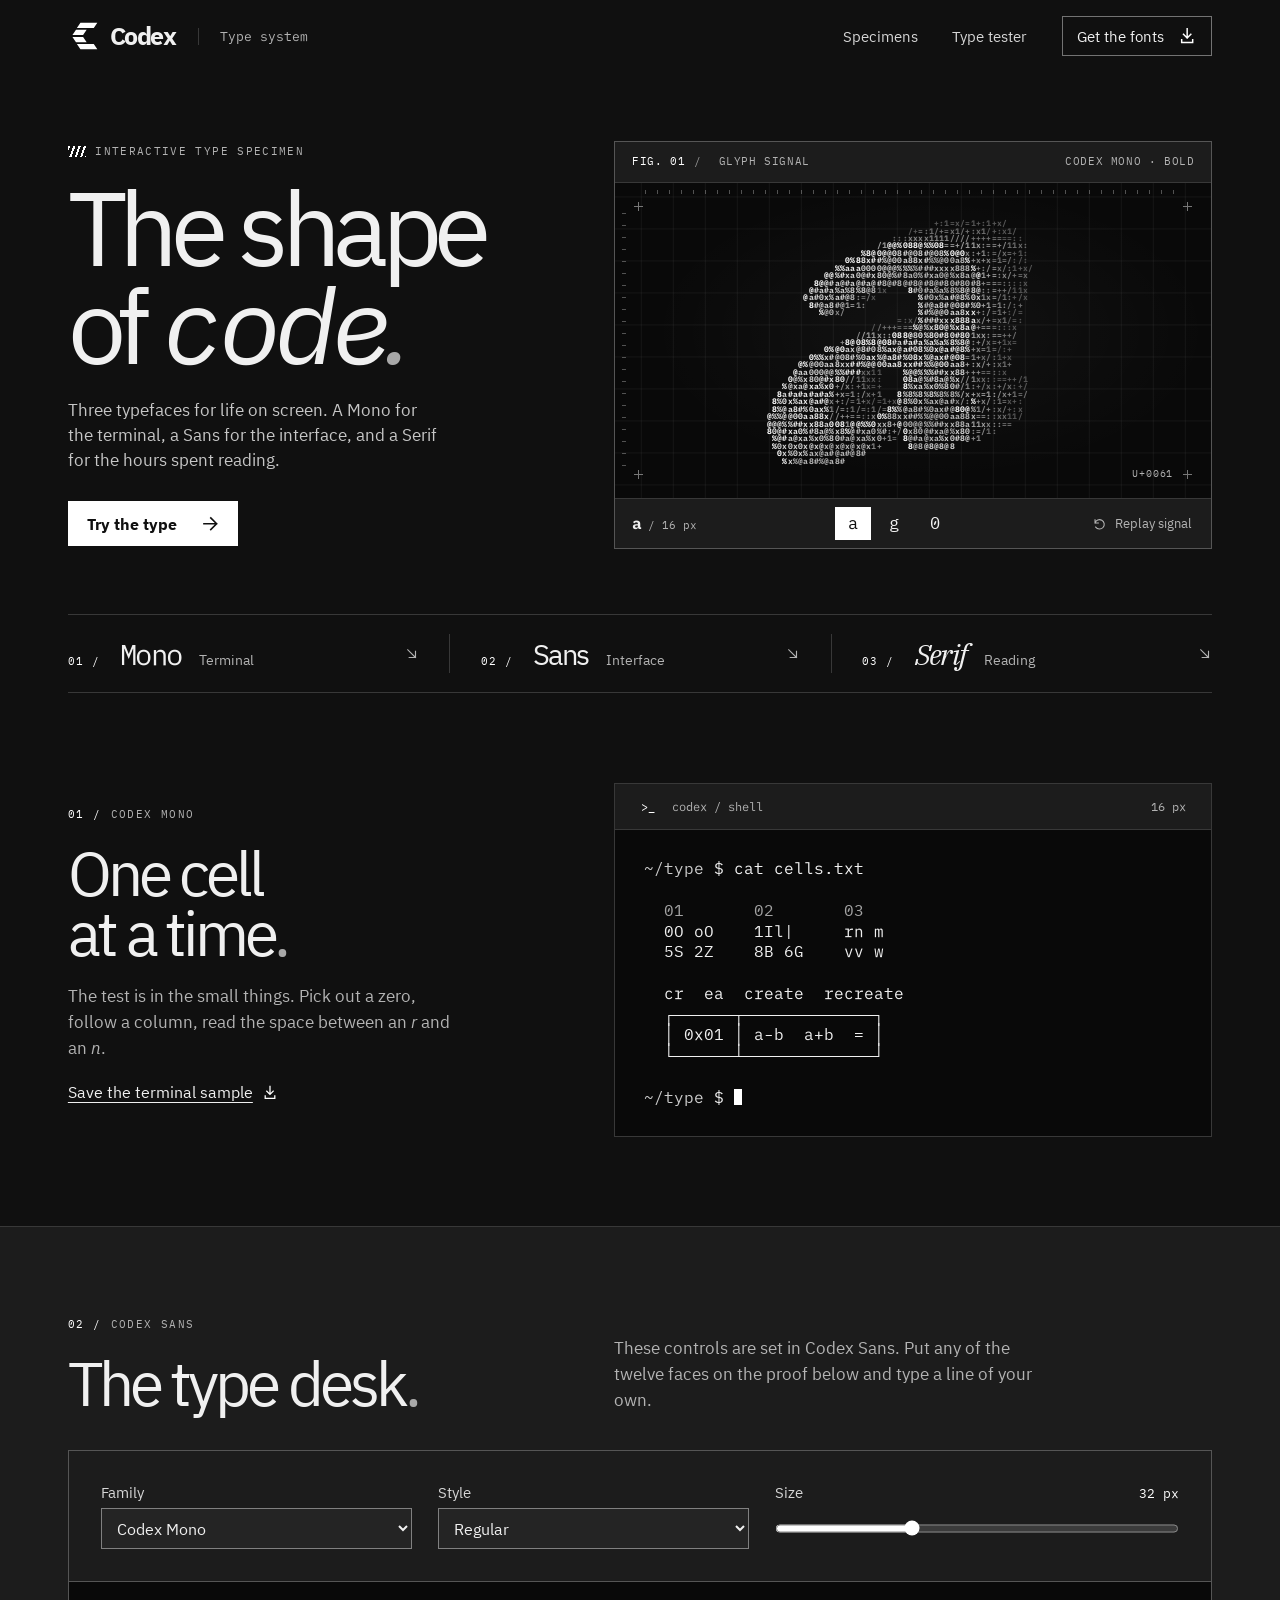
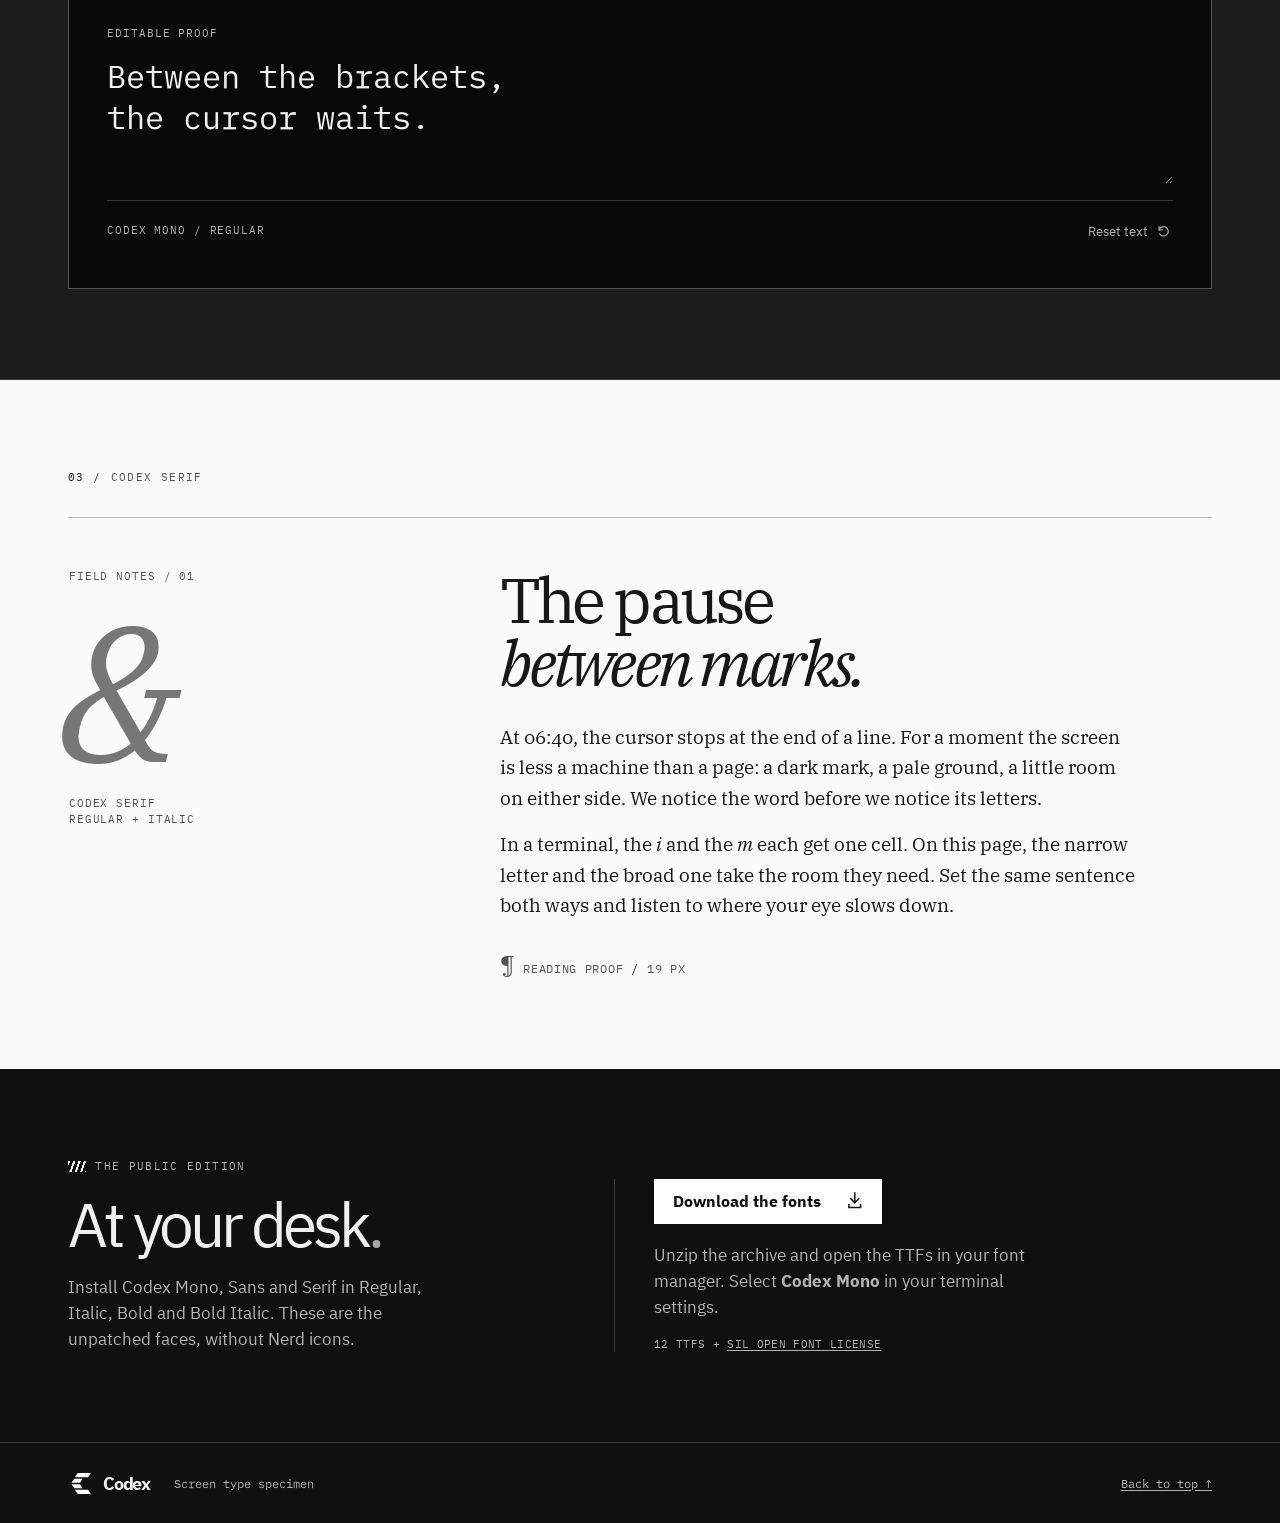
==== index.html @ 41c4f055 "Publish the Codex 2.100 specimen from 911dfe2 Source: 911dfe20eaa5ac40ce23f0d9239956cd91bf0187. Only" ====
<!doctype html>
<html lang="en">
<head>
  <meta charset="utf-8">
  <meta name="viewport" content="width=device-width, initial-scale=1">
  <meta name="theme-color" content="#101010">
  <meta name="description" content="Three Codex typefaces for the screen. Examine a letter, set a proof, and take Mono, Sans and Serif to your own desk.">
  <title>Codex — The shape of code</title>
  <link rel="icon" href="mark.svg" type="image/svg+xml">
  <link rel="preload" href="fonts/CodexMono-Bold.woff2" as="font" type="font/woff2" crossorigin>
  <link rel="stylesheet" href="fonts.css">
  <link rel="stylesheet" href="screen.css">
  <script src="controls.js" defer></script>
  <script src="matrix.js" defer></script>
</head>
<body id="top">
  <a class="skip" href="#main">Skip to specimen</a>
  <svg class="symbols" xmlns="http://www.w3.org/2000/svg" aria-hidden="true">
    <symbol id="arrow" viewBox="0 0 20 20"><path d="M3 10h13m-6-6 6 6-6 6"/></symbol>
    <symbol id="southeast" viewBox="0 0 20 20"><path d="m4 4 11 11M6 15h9V6"/></symbol>
    <symbol id="download" viewBox="0 0 20 20"><path d="M10 2v10m-4-4 4 4 4-4M4 14v3h12v-3"/></symbol>
    <symbol id="replay" viewBox="0 0 20 20"><path d="M3 4v5h5M3 9a7 7 0 1 1 1 6"/></symbol>
  </svg>
  <header class="masthead">
    <div class="wrap masthead-inner">
      <a class="brand" href="#top" aria-label="Codex, back to top"><img src="mark.svg" width="32" height="32" alt=""><span>Codex</span></a>
      <span class="masthead-note">Type system</span>
      <nav aria-label="Main navigation">
        <a class="nav-text" href="#specimens">Specimens</a>
        <a class="nav-text" href="#tester">Type tester</a>
        <a class="nav-get" href="#install">Get the fonts <svg class="icon" aria-hidden="true"><use href="#download"/></svg></a>
      </nav>
    </div>
  </header>
  <main id="main" tabindex="-1">
    <section class="wrap hero" aria-labelledby="hero-title">
      <div class="hero-copy">
        <p class="eyebrow"><span class="pulse-mark" aria-hidden="true"></span> Interactive type specimen</p>
        <h1 id="hero-title">The shape<br> of <em>code<span class="serif">.</span></em></h1>
        <p class="dek">Three typefaces for life on screen. A Mono for the terminal, a Sans for the interface, and a Serif for the hours spent reading.</p>
        <a class="action" href="#tester">Try the type <svg class="icon" aria-hidden="true"><use href="#arrow"/></svg></a>
      </div>
      <figure class="instrument">
        <figcaption class="instrument-head"><span><b>Fig. 01</b><i>/</i> Glyph signal</span><span>Codex Mono · Bold</span></figcaption>
        <div class="chamber" role="img" aria-label="An enlarged lowercase a in Codex Mono Bold.">
          <div class="axis axis-t" aria-hidden="true"></div>
          <div class="axis axis-l" aria-hidden="true"></div>
          <span class="cross c1" aria-hidden="true"></span><span class="cross c2" aria-hidden="true"></span>
          <span class="cross c3" aria-hidden="true"></span><span class="cross c4" aria-hidden="true"></span>
          <span class="codepoint" aria-hidden="true">U+0061</span>
          <span class="glyph-fallback" aria-hidden="true">a</span>
          <canvas aria-hidden="true"></canvas>
        </div>
        <div class="instrument-controls">
          <span class="reading-size"><b>a</b> / 16 px</span>
          <div class="glyph-choices" role="group" aria-label="Signal glyph" hidden>
            <button type="button" aria-label="Show lowercase a" aria-pressed="true" data-glyph="a">a</button>
            <button type="button" aria-label="Show lowercase g" aria-pressed="false" data-glyph="g">g</button>
            <button type="button" aria-label="Show digit 0" aria-pressed="false" data-glyph="0">0</button>
          </div>
          <button class="replay" type="button" hidden><svg class="icon" aria-hidden="true"><use href="#replay"/></svg> Replay signal</button>
        </div>
      </figure>
    </section>
    <nav class="wrap directory" id="specimens" aria-label="Specimen index">
      <a href="#mono"><span class="index-no">01 /</span> <span><span class="family-name mono">Mono</span> <span class="directory-note">Terminal</span></span><svg class="icon" aria-hidden="true"><use href="#southeast"/></svg></a>
      <a href="#tester"><span class="index-no">02 /</span> <span><span class="family-name sans">Sans</span> <span class="directory-note">Interface</span></span><svg class="icon" aria-hidden="true"><use href="#southeast"/></svg></a>
      <a href="#serif"><span class="index-no">03 /</span> <span><span class="family-name serif">Serif</span> <span class="directory-note">Reading</span></span><svg class="icon" aria-hidden="true"><use href="#southeast"/></svg></a>
    </nav>
    <section id="mono" class="wrap section split mono-section" aria-labelledby="mono-title">
      <div class="section-intro">
        <p class="eyebrow"><span>01 /</span> Codex Mono</p>
        <h2 id="mono-title">One cell<br> at a time<span>.</span></h2>
        <p>The test is in the small things. Pick out a zero, follow a column, read the space between an <i>r</i> and an <i>n</i>.</p>
        <a class="underlink" href="cells.txt" download>Save the terminal sample <svg class="icon" aria-hidden="true"><use href="#download"/></svg></a>
      </div>
      <div class="terminal">
        <div class="terminal-head"><span><span class="terminal-mark" aria-hidden="true">&gt;_</span> codex / shell</span><span>16 px</span></div>
        <pre aria-label="Terminal sample in Codex Mono"><span class="path">~/type</span> $ cat cells.txt

<span class="dim">  01       02       03</span>
  0O oO    1Il|     rn m
  5S 2Z    8B 6G    vv w

  cr  ea  create  recreate
  ┌──────┬─────────────┐
  │ 0x01 │ a-b  a+b  = │
  └──────┴─────────────┘

<span class="path">~/type</span> $ <span class="cursor" aria-hidden="true"></span></pre>
      </div>
    </section>
    <section id="tester" class="desk" aria-labelledby="desk-title">
      <div class="wrap section">
        <div class="section-heading">
          <div><p class="eyebrow"><span>02 /</span> Codex Sans</p><h2 id="desk-title">The type desk<span>.</span></h2></div>
          <p>These controls are set in Codex Sans. Put any of the twelve faces on the proof below and type a line of your own.</p>
        </div>
        <div class="workbench">
          <div class="settings" hidden>
            <div><label for="family">Family</label><select id="family"><option value="mono">Codex Mono</option><option value="sans">Codex Sans</option><option value="serif">Codex Serif</option></select></div>
            <div><label for="style">Style</label><select id="style"><option value="Regular">Regular</option><option value="Italic">Italic</option><option value="Bold">Bold</option><option value="BoldItalic">Bold Italic</option></select></div>
            <div class="size-control"><label for="size">Size</label><output for="size" id="size-value">32 px</output><input id="size" type="range" min="12" max="72" value="32" aria-valuetext="32 pixels"></div>
          </div>
          <div class="proof">
            <label for="sample" class="micro">Editable proof</label>
            <textarea id="sample" aria-describedby="proof-name" rows="3" spellcheck="false" autocomplete="off">Between the brackets,
the cursor waits.</textarea>
            <div class="proof-foot"><span id="proof-name">Codex Mono / Regular</span><button type="button" id="reset" hidden>Reset text <svg class="icon" aria-hidden="true"><use href="#replay"/></svg></button></div>
          </div>
        </div>
      </div>
    </section>
    <section id="serif" class="paper" aria-labelledby="serif-title">
      <div class="wrap section">
        <p class="eyebrow"><span>03 /</span> Codex Serif</p>
        <div class="reading">
          <div class="reading-margin"><span class="folio micro">Field notes / 01</span><span class="ampersand" aria-hidden="true">&amp;</span><span class="micro">Codex Serif<br>Regular + Italic</span></div>
          <article>
            <h2 id="serif-title">The pause<br> <em>between marks.</em></h2>
            <p>At 06:40, the cursor stops at the end of a line. For a moment the screen is less a machine than a page: a dark mark, a pale ground, a little room on either side. We notice the word before we notice its letters.</p>
            <p>In a terminal, the <i>i</i> and the <i>m</i> each get one cell. On this page, the narrow letter and the broad one take the room they need. Set the same sentence both ways and listen to where your eye slows down.</p>
            <p class="colophon"><span>¶</span> Reading proof <i>/</i> 19 px</p>
          </article>
        </div>
      </div>
    </section>
    <section id="install" class="wrap section install" aria-labelledby="install-title">
      <div>
        <p class="eyebrow"><span class="pulse-mark" aria-hidden="true"></span> The public edition</p>
        <h2 id="install-title">At your desk<span>.</span></h2>
        <p>Install Codex Mono, Sans and Serif in Regular, Italic, Bold and Bold Italic. These are the unpatched faces, without Nerd icons.</p>
      </div>
      <div class="download-panel">
        <a class="action" href="Codex-typefaces.zip" download>Download the fonts <svg class="icon" aria-hidden="true"><use href="#download"/></svg></a>
        <p>Unzip the archive and open the TTFs in your font manager. Select <strong>Codex Mono</strong> in your terminal settings.</p>
        <span class="download-meta">12 TTFs + <a href="OFL.txt">SIL Open Font License</a></span>
      </div>
    </section>
  </main>
  <footer><div class="wrap footer-inner"><span class="brand"><img src="mark.svg" width="25" height="25" alt=""> Codex</span><span>Screen type specimen</span><a href="#top">Back to top ↑</a></div></footer>
</body>
</html>
---- fonts.css ----
@font-face { font-family: "Codex Mono"; src: url("fonts/CodexMono-Regular.woff2") format("woff2"); font-style: normal; font-weight: 400; font-display: swap; }
@font-face { font-family: "Codex Mono"; src: url("fonts/CodexMono-Italic.woff2") format("woff2"); font-style: italic; font-weight: 400; font-display: swap; }
@font-face { font-family: "Codex Mono"; src: url("fonts/CodexMono-Bold.woff2") format("woff2"); font-style: normal; font-weight: 700; font-display: swap; }
@font-face { font-family: "Codex Mono"; src: url("fonts/CodexMono-BoldItalic.woff2") format("woff2"); font-style: italic; font-weight: 700; font-display: swap; }
@font-face { font-family: "Codex Sans"; src: url("fonts/CodexSans-Regular.woff2") format("woff2"); font-style: normal; font-weight: 400; font-display: swap; }
@font-face { font-family: "Codex Sans"; src: url("fonts/CodexSans-Italic.woff2") format("woff2"); font-style: italic; font-weight: 400; font-display: swap; }
@font-face { font-family: "Codex Sans"; src: url("fonts/CodexSans-Bold.woff2") format("woff2"); font-style: normal; font-weight: 700; font-display: swap; }
@font-face { font-family: "Codex Sans"; src: url("fonts/CodexSans-BoldItalic.woff2") format("woff2"); font-style: italic; font-weight: 700; font-display: swap; }
@font-face { font-family: "Codex Serif"; src: url("fonts/CodexSerif-Regular.woff2") format("woff2"); font-style: normal; font-weight: 400; font-display: swap; }
@font-face { font-family: "Codex Serif"; src: url("fonts/CodexSerif-Italic.woff2") format("woff2"); font-style: italic; font-weight: 400; font-display: swap; }
@font-face { font-family: "Codex Serif"; src: url("fonts/CodexSerif-Bold.woff2") format("woff2"); font-style: normal; font-weight: 700; font-display: swap; }
@font-face { font-family: "Codex Serif"; src: url("fonts/CodexSerif-BoldItalic.woff2") format("woff2"); font-style: italic; font-weight: 700; font-display: swap; }
---- screen.css ----
:root {
  color-scheme: dark;
  --ground: #101010;
  --screen: #090909;
  --panel: #1c1c1c;
  --edge: #555;
  --ink: #f0f0f0;
  --muted: #b3b3b3;
  --line: #383838;
  --signal: #fff;
  --paper: #fafafa;
  accent-color: var(--signal);
  -webkit-tap-highlight-color: #ffffff30;
  --sans: "Codex Sans", sans-serif;
  --serif: "Codex Serif", Georgia, serif;
  --mono: "Codex Mono", monospace;
  --gutter: clamp(20px, 5.3vw, 88px);
  font-family: var(--sans);
  font-synthesis: none;
  background: var(--ground);
  color: var(--ink);
}

* { box-sizing: border-box; }
body, h1, h2, p, figure, pre { margin: 0; }
body { min-width: 0; }
a { color: inherit; }
button, select, input, textarea { font: inherit; color: inherit; }
button, select, input[type="range"] { cursor: pointer; }
button { background: none; }
:focus-visible { outline: 3px solid var(--signal); outline-offset: 4px; }
[hidden] { display: none !important; }
::selection { color: var(--ground); background: var(--signal); }
.wrap { width: min(calc(100% - 2 * var(--gutter)), 1440px); margin-inline: auto; }
.symbols { position: absolute; width: 0; height: 0; overflow: hidden; }
.icon { width: 1.22em; height: 1.22em; flex: none; fill: none; stroke: currentColor; stroke-width: 1.6; stroke-linecap: square; stroke-linejoin: miter; }
.skip { position: absolute; z-index: 2; left: var(--gutter); top: .6rem; padding: .7rem 1rem; color: var(--ground); background: var(--signal); transform: translateY(-180%); }
.skip:focus { transform: none; }
.sans { font-family: var(--sans); }
.serif { font-family: var(--serif); }
.mono { font-family: var(--mono); }
.micro, .eyebrow, .index-no, .instrument-head, .codepoint, .proof-foot, .download-meta {
  font: 400 .7rem/1.4 var(--mono);
  letter-spacing: .08em;
  text-transform: uppercase;
}
.masthead-inner { min-height: 72px; display: flex; align-items: center; gap: 1.4rem; }
.brand { display: inline-flex; align-items: center; gap: .62rem; font: 700 1.55rem/1 var(--sans); letter-spacing: -.06em; text-decoration: none; }
.brand img { flex: none; }
.masthead-note { border-left: 1px solid var(--line); padding-left: 1.35rem; color: var(--muted); font: .8rem var(--mono); }
.masthead nav { margin-left: auto; display: flex; align-items: center; gap: clamp(1.4rem, 2.7vw, 3rem); }
.masthead nav a { text-decoration: none; font-size: .94rem; }
.nav-text { padding-block: .6rem; color: #d6d6d6; }
.nav-text:hover { color: var(--signal); text-decoration: underline; text-underline-offset: .22em; }
.nav-get { border: 1px solid #737373; padding: .62rem .9rem; display: inline-flex; align-items: center; gap: .9rem; }
.nav-get:hover { border-color: var(--signal); }
.nav-get .icon { color: var(--signal); }

.hero { padding-block: clamp(48px, 5.4vw, 86px) clamp(42px, 5.1vw, 82px); display: grid; grid-template-columns: minmax(0, .9fr) minmax(0, 1.1fr); gap: clamp(30px, 4.5vw, 84px); align-items: center; }
.eyebrow { display: flex; align-items: center; gap: .85em; color: var(--muted); letter-spacing: .12em; }
.eyebrow > span:first-child { color: var(--signal); }
h1 em span, h2 > span { color: #a8a8a8; }
.pulse-mark { display: inline-block; width: 18px; height: 11px; background: repeating-linear-gradient(110deg, var(--signal) 0 2px, transparent 2px 5px); }
h1 { margin: .2em 0 .24em; font: 400 clamp(4.5rem, 8.1vw, 8.6rem)/.92 var(--sans); letter-spacing: -.072em; }
h1 em { font: italic 400 1.02em/.92 var(--mono); letter-spacing: -.075em; }
.dek { color: #c6c6c6; max-width: 37ch; font-size: clamp(1.05rem, 1.25vw, 1.23rem); line-height: 1.5; }
.action { display: inline-flex; justify-content: space-between; align-items: center; gap: 1.5rem; padding: .78rem 1.1rem .78rem 1.22rem; background: var(--signal); color: var(--ground); font-weight: 700; text-decoration: none; }
.action:hover { background: #ddd; text-decoration: underline; text-underline-offset: .2em; }
.action:active { background: #bfbfbf; }
.hero .action { margin-top: 1.75rem; }
.instrument { min-width: 0; border: 1px solid var(--edge); background: var(--panel); }
.instrument-head, .instrument-controls { display: flex; justify-content: space-between; align-items: center; gap: .5rem; padding-inline: clamp(10px, 1.3vw, 20px); }
.instrument-head { min-height: 40px; color: var(--muted); letter-spacing: .055em; }
.instrument-head b { font-weight: 400; color: var(--signal); }
.instrument-head i { margin-inline: .8em; color: #999; font-style: normal; }
.chamber {
  position: relative;
  aspect-ratio: 1.88;
  isolation: isolate;
  overflow: hidden;
  border-block: 1px solid var(--line);
  background-color: var(--screen);
  background-image: linear-gradient(#ffffff0c 1px, transparent 1px), linear-gradient(90deg, #ffffff0c 1px, transparent 1px), radial-gradient(ellipse at 53% 47%, #ffffff0a 0%, transparent 63%);
  background-size: 32px 32px, 32px 32px, 100% 100%;
  background-position: center;
}
.chamber canvas { position: absolute; inset: 0; display: block; width: 100%; height: 100%; }
.glyph-fallback { position: absolute; inset: 0; display: grid; place-content: center; font: 700 clamp(110px, 16vw, 260px)/1 var(--mono); color: var(--signal); }
.axis { position: absolute; opacity: .45; }
.axis-t { inset: 7px 30px auto; height: 4px; background: repeating-linear-gradient(90deg, #aaa 0 1px, transparent 1px 12px); }
.axis-l { inset: 30px auto 30px 7px; width: 4px; background: repeating-linear-gradient(#aaa 0 1px, transparent 1px 12px); }
.cross { position: absolute; width: 9px; height: 9px; background: linear-gradient(90deg, transparent 4px, #777 4px 5px, transparent 5px), linear-gradient(transparent 4px, #777 4px 5px, transparent 5px); }
.c1, .c2 { top: 19px; }
.c3, .c4 { bottom: 19px; }
.c1, .c3 { left: 19px; }
.c2, .c4 { right: 19px; }
.codepoint { position: absolute; z-index: 1; right: 38px; bottom: 17px; color: var(--muted); font-size: .62rem; }
.instrument-controls { min-height: 49px; }
.reading-size { display: inline-flex; align-items: baseline; gap: .55em; color: var(--muted); font: .7rem var(--mono); }
.reading-size b { font: 700 16px var(--mono); color: var(--ink); }
.glyph-choices { display: flex; gap: 5px; padding-block: 4px; }
.glyph-choices button { min-width: 36px; min-height: 33px; border: 1px solid transparent; font: 400 1.04rem var(--mono); }
.glyph-choices button[aria-pressed="true"] { color: var(--ground); border-color: var(--signal); background: var(--signal); }
.glyph-choices button:hover { border-color: var(--muted); }
.replay, #reset { display: inline-flex; align-items: center; gap: .55rem; padding: .6rem .15rem; border: none; color: var(--muted); font-size: .84rem; }
.replay:hover, #reset:hover { color: var(--signal); text-decoration: underline; text-underline-offset: .2em; }
.replay .icon, #reset .icon { width: 1em; height: 1em; }

.directory { display: grid; grid-template-columns: repeat(3, 1fr); padding-block: 1.2rem; border-block: 1px solid var(--line); }
.directory a { display: flex; align-items: baseline; gap: clamp(.6rem, 1.6vw, 1.7rem); padding: .2rem clamp(.8rem, 2.4vw, 2.7rem); text-decoration: none; }
.directory a:first-child { padding-left: 0; }
.directory a + a { border-left: 1px solid var(--line); }
.directory a:last-child { padding-right: 0; }
.index-no { color: var(--signal); }
.family-name { font-size: clamp(1.55rem, 2.3vw, 2.45rem); line-height: 1.1; letter-spacing: -.055em; }
.family-name.serif { font-style: italic; }
.directory-note { margin-left: .85rem; font: .86rem var(--sans); color: var(--muted); }
.directory .icon { margin-left: auto; width: 14px; height: 14px; align-self: center; color: var(--muted); }
.directory a:hover .family-name { color: var(--signal); text-decoration: underline; text-decoration-thickness: 1px; text-underline-offset: .15em; }
.section { padding-block: clamp(58px, 7vw, 110px); }
.split, .section-heading, .install { display: grid; align-items: center; grid-template-columns: minmax(0, .9fr) minmax(0, 1.1fr); gap: clamp(30px, 4.5vw, 84px); }
h2 { font: 400 clamp(2.75rem, 4.85vw, 5.5rem)/.98 var(--sans); letter-spacing: -.066em; }
.section-intro h2, .section-heading h2, .install h2 { margin-top: .32em; }
.section-intro > p:not(.eyebrow), .section-heading > p, .install > div > p:not(.eyebrow) { font-size: 1.06rem; line-height: 1.55; color: var(--muted); }
.section-intro > p:not(.eyebrow), .install > div > p:not(.eyebrow) { margin-top: 1.15rem; max-width: 39ch; }
.underlink { display: inline-flex; align-items: center; gap: .6rem; padding-block: .65rem; margin-top: .65rem; text-underline-offset: .22em; }
.underlink .icon { color: var(--signal); width: 1em; }
.terminal { border: 1px solid var(--line); min-width: 0; background: var(--screen); }
.terminal-head { min-height: 46px; padding: .6rem clamp(14px, 2vw, 28px); display: flex; align-items: center; justify-content: space-between; gap: .6rem; color: var(--muted); background: var(--panel); border-bottom: 1px solid var(--line); font: .78rem var(--mono); }
.terminal-mark { color: var(--signal); margin-right: .65rem; }
.terminal pre { padding: clamp(18px, 2.2vw, 35px); overflow-x: auto; font: 400 16px/1.3 var(--mono); }
.path { color: #ccc; }
.dim { color: #a3a3a3; }
.cursor { display: inline-block; height: 1em; width: .55em; vertical-align: -.13em; background: var(--signal); }

.desk { background: var(--panel); border-block: 1px solid var(--line); }
.section-heading { margin-bottom: 2.3rem; align-items: end; }
.section-heading > p { max-width: 43ch; }
.workbench { border: 1px solid var(--edge); }
.settings { display: grid; grid-template-columns: 1fr 1fr 1.3fr; gap: clamp(12px, 2vw, 30px); padding: clamp(16px, 2.5vw, 32px); border-bottom: 1px solid var(--edge); }
.settings label { display: block; color: #d6d6d6; font-size: .92rem; }
.settings select { display: block; width: 100%; margin-top: .35rem; padding: .55rem .7rem; border: 1px solid #808080; border-radius: 0; background-color: #242424; }
.settings option:checked { color: var(--ground); background: var(--signal); }
.size-control { display: grid; grid-template-columns: 1fr auto; align-content: start; align-items: baseline; }
.size-control input { grid-column: 1 / -1; }
#size-value { color: var(--signal); font: .83rem var(--mono); }
input[type="range"] { width: 100%; min-height: 41px; margin: .35rem 0 0; }
.proof { padding: clamp(18px, 3vw, 44px); background: var(--screen); }
.proof > label { color: var(--muted); }
#sample { display: block; width: 100%; min-height: 7.6rem; margin: .7rem 0 1rem; padding: .1em .1em .1em 0; border: 0; border-radius: 0; background: none; resize: vertical; font: 400 32px/1.3 var(--mono); overflow-wrap: anywhere; }
.proof-foot { border-top: 1px solid var(--line); padding-top: .7rem; display: flex; align-items: center; justify-content: space-between; gap: .75rem; color: var(--muted); font-size: .68rem; }
.proof-foot button { letter-spacing: 0; text-transform: none; font-family: var(--sans); }

.paper {
  color-scheme: light;
  --ground: var(--paper);
  --ink: #171717;
  --muted: #535353;
  --line: #b8b8b8;
  --signal: #171717;
  color: var(--ink);
  background: var(--paper);
  -webkit-tap-highlight-color: #00000024;
}
.reading { display: grid; grid-template-columns: minmax(170px, .48fr) minmax(0, 1fr); gap: clamp(36px, 7vw, 110px); margin-top: 2rem; padding-top: clamp(28px, 4vw, 64px); border-top: 1px solid var(--line); }
.reading-margin { display: flex; align-items: flex-start; flex-direction: column; padding-left: 1px; color: var(--muted); }
.ampersand { font: italic 400 clamp(7rem, 15vw, 17rem)/1.1 var(--serif); margin-left: -.055em; color: #777; }
.reading article { max-width: 65ch; }
.reading h2 { margin-bottom: 1.7rem; font: 400 clamp(3.15rem, 4.9vw, 5.6rem)/1 var(--serif); letter-spacing: -.06em; }
.reading article > p:not(.colophon) { font: 400 19px/1.6 var(--serif); max-width: 58ch; }
.reading article > p + p { margin-top: .85em; }
.reading .colophon { display: flex; align-items: baseline; gap: .7em; margin-top: 1.7rem; color: var(--muted); font: .72rem var(--mono); letter-spacing: .06em; text-transform: uppercase; }
.colophon span { font: 1.5rem var(--serif); }
.colophon i { color: var(--signal); font-style: normal; }
.install { align-items: end; }
.install .download-panel { padding-left: clamp(20px, 3vw, 52px); border-left: 1px solid var(--line); }
.install .download-panel p { font-size: 1rem; }
.download-meta { display: block; margin-top: 1rem; color: var(--muted); letter-spacing: .03em; }
.download-meta a { text-underline-offset: .2em; }
footer { border-top: 1px solid var(--line); }
.footer-inner { display: flex; align-items: center; gap: 1.5rem; min-height: 80px; color: var(--muted); font: .76rem var(--mono); }
.footer-inner .brand { color: var(--ink); font-size: 1.15rem; }
.footer-inner a { margin-left: auto; padding-block: .6rem; text-underline-offset: .2em; }

@media (max-width: 1000px) {
  .directory-note { display: block; margin: .25rem 0 0; }
}
@media (max-width: 800px) {
  .hero, .split, .section-heading, .install { grid-template-columns: minmax(0, 1fr); }
  .hero { padding-block: 40px 32px; gap: 30px; }
  .hero-copy { max-width: 560px; }
  h1 { font-size: clamp(4.7rem, 11.5vw, 6.6rem); }
  .dek { max-width: 44ch; }
  .hero .action { margin-top: 1.2rem; }
  .chamber { aspect-ratio: 2.1; }
  .section { padding-block: 56px; }
  .section-heading { gap: .9rem; margin-bottom: 1.5rem; }
  .section-intro h2 br { display: none; }
  .section-intro > p:not(.eyebrow), .install > div > p:not(.eyebrow) { max-width: 47ch; }
  .reading { grid-template-columns: minmax(100px, .34fr) minmax(0, 1fr); gap: 28px; }
  .install .download-panel { border-left: 0; padding-left: 0; }
}
@media (max-width: 550px) {
  .masthead-inner { min-height: 60px; gap: .6rem; }
  .masthead-note, .nav-text { display: none; }
  .brand { gap: .45rem; font-size: 1.4rem; }
  .brand img { width: 27px; height: 27px; }
  .masthead nav .nav-get { padding: .5rem .65rem; font-size: .85rem; }
  .hero { padding-top: 28px; gap: 26px; }
  h1 { margin-block: .18em .2em; font-size: clamp(4.15rem, 15.4vw, 5.2rem); }
  .dek { font-size: 1rem; }
  .hero .action { margin-top: 1rem; }
  .instrument-head { min-height: 34px; font-size: .61rem; }
  .instrument-controls { min-height: 45px; }
  .glyph-choices { gap: 2px; }
  .glyph-choices button { min-width: 28px; }
  .chamber { aspect-ratio: 1.73; }
  .directory { padding-block: 1rem; }
  .directory a { position: relative; display: block; padding: .1rem .65rem; }
  .index-no { display: block; margin-bottom: .4rem; font-size: .61rem; }
  .family-name { font-size: 1.6rem; }
  .directory-note { margin-top: .1rem; font-size: .75rem; }
  .directory .icon { position: absolute; top: .15rem; right: .7rem; width: 10px; height: 10px; }
  .directory a:last-child .icon { right: 0; }
  .terminal pre { padding-inline: 13px; }
  .settings { grid-template-columns: minmax(0, 1fr) minmax(0, 1fr); gap: 12px; }
  .size-control { grid-column: 1 / -1; }
  .settings select { padding-inline: .35rem; }
  .size-control input { min-height: 28px; }
  .reading { display: block; margin-top: 1.25rem; }
  .reading-margin { display: none; }
  .footer-inner { gap: .65rem; min-height: 64px; }
  .footer-inner > span:nth-child(2) { display: none; }
}
@media (prefers-reduced-motion: reduce) {
  .replay { display: none; }
}
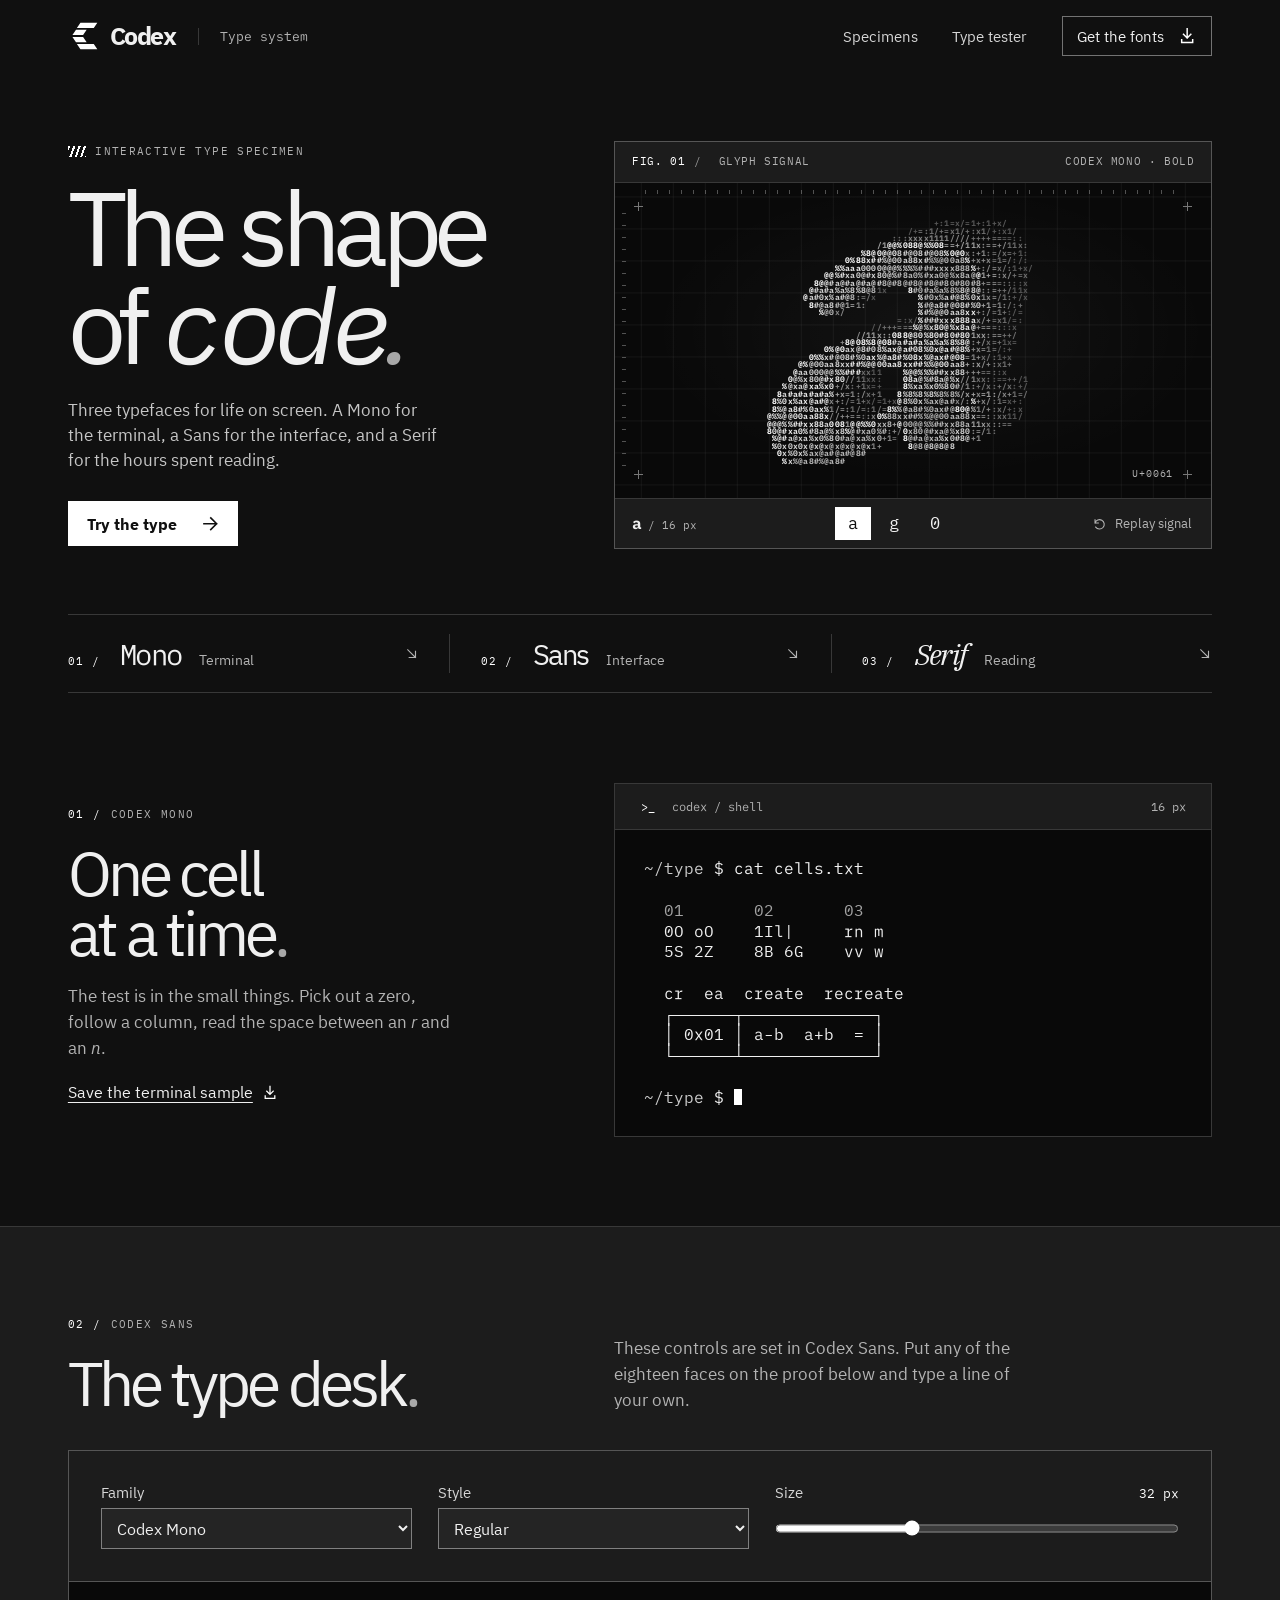
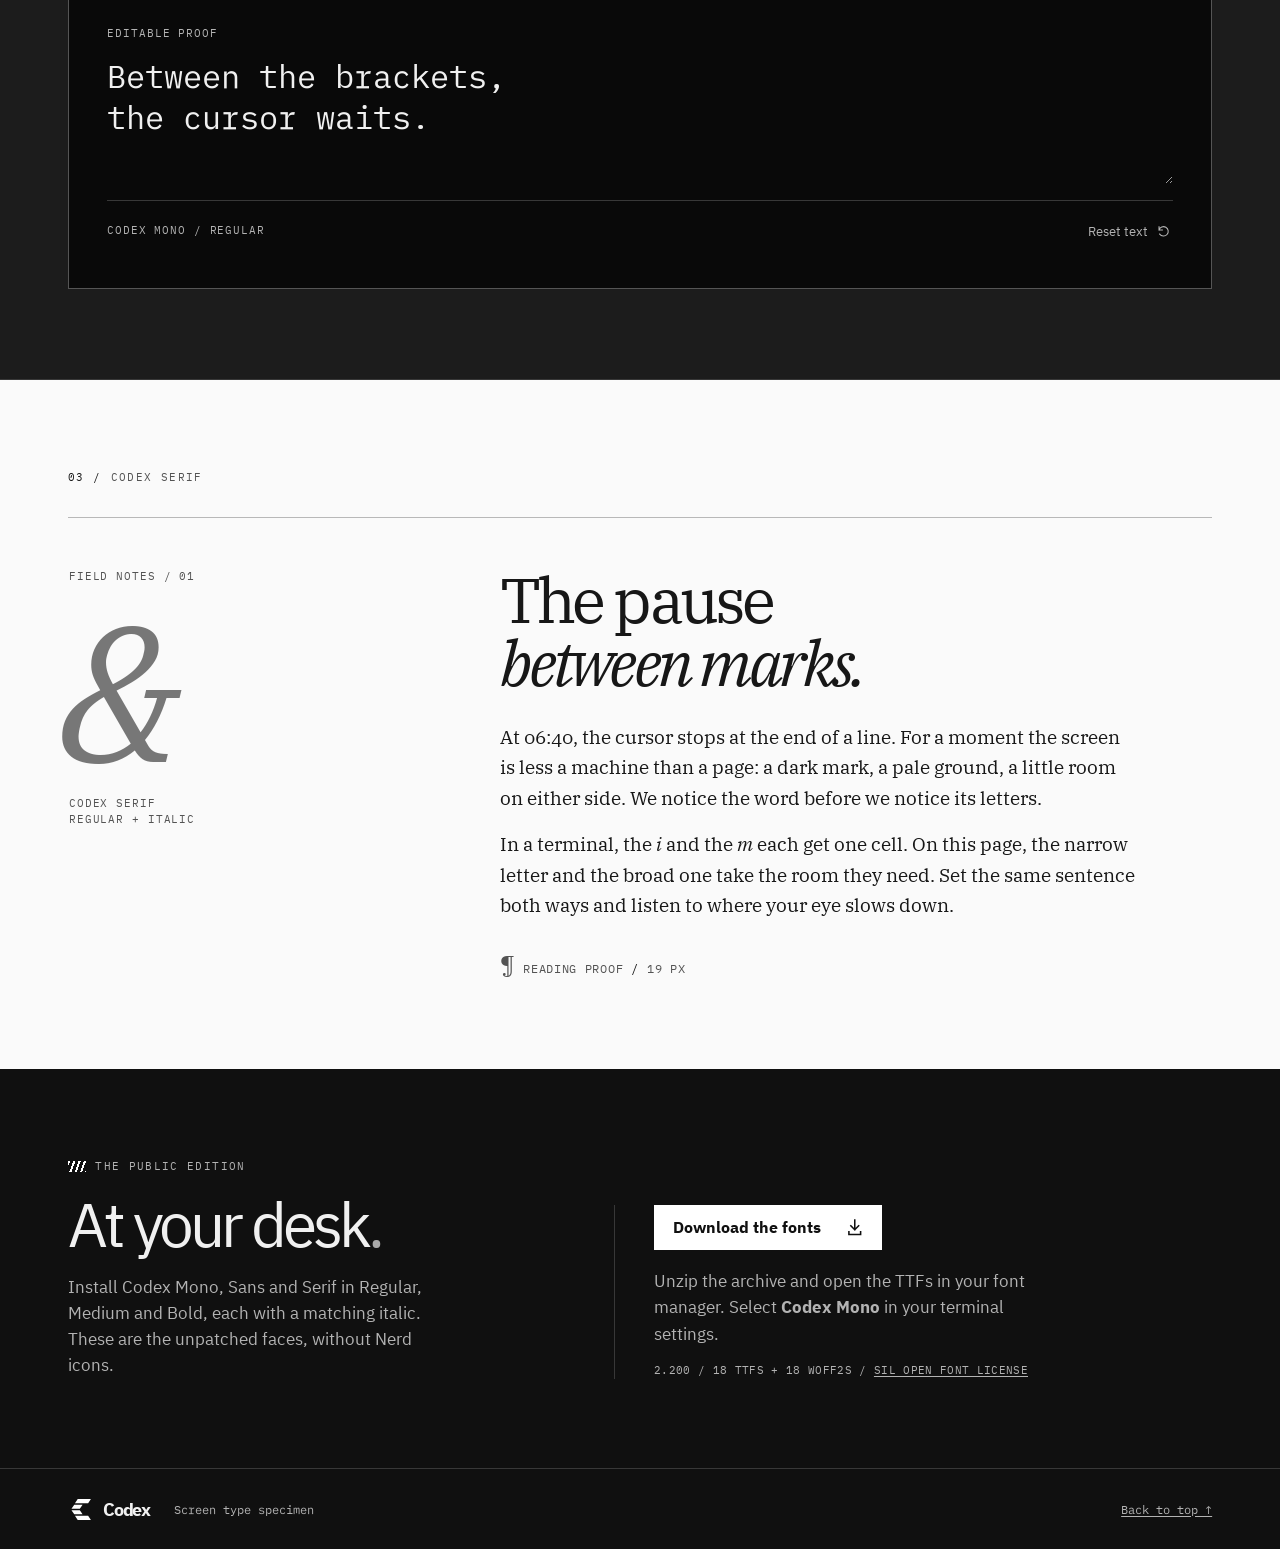
==== commit ad9be5ee: "Publish Codex 2.200 from 2160235" ====
--- a/index.html
+++ b/index.html
@@ -94,12 +94,12 @@
       <div class="wrap section">
         <div class="section-heading">
           <div><p class="eyebrow"><span>02 /</span> Codex Sans</p><h2 id="desk-title">The type desk<span>.</span></h2></div>
-          <p>These controls are set in Codex Sans. Put any of the twelve faces on the proof below and type a line of your own.</p>
+          <p>These controls are set in Codex Sans. Put any of the eighteen faces on the proof below and type a line of your own.</p>
         </div>
         <div class="workbench">
           <div class="settings" hidden>
             <div><label for="family">Family</label><select id="family"><option value="mono">Codex Mono</option><option value="sans">Codex Sans</option><option value="serif">Codex Serif</option></select></div>
-            <div><label for="style">Style</label><select id="style"><option value="Regular">Regular</option><option value="Italic">Italic</option><option value="Bold">Bold</option><option value="BoldItalic">Bold Italic</option></select></div>
+            <div><label for="style">Style</label><select id="style"><option value="Regular" data-weight="400" data-slant="normal">Regular</option><option value="Italic" data-weight="400" data-slant="italic">Italic</option><option value="Medium" data-weight="500" data-slant="normal">Medium</option><option value="MediumItalic" data-weight="500" data-slant="italic">Medium Italic</option><option value="Bold" data-weight="700" data-slant="normal">Bold</option><option value="BoldItalic" data-weight="700" data-slant="italic">Bold Italic</option></select></div>
             <div class="size-control"><label for="size">Size</label><output for="size" id="size-value">32 px</output><input id="size" type="range" min="12" max="72" value="32" aria-valuetext="32 pixels"></div>
           </div>
           <div class="proof">
@@ -129,12 +129,12 @@
       <div>
         <p class="eyebrow"><span class="pulse-mark" aria-hidden="true"></span> The public edition</p>
         <h2 id="install-title">At your desk<span>.</span></h2>
-        <p>Install Codex Mono, Sans and Serif in Regular, Italic, Bold and Bold Italic. These are the unpatched faces, without Nerd icons.</p>
+        <p>Install Codex Mono, Sans and Serif in Regular, Medium and Bold, each with a matching italic. These are the unpatched faces, without Nerd icons.</p>
       </div>
       <div class="download-panel">
         <a class="action" href="Codex-typefaces.zip" download>Download the fonts <svg class="icon" aria-hidden="true"><use href="#download"/></svg></a>
         <p>Unzip the archive and open the TTFs in your font manager. Select <strong>Codex Mono</strong> in your terminal settings.</p>
-        <span class="download-meta">12 TTFs + <a href="OFL.txt">SIL Open Font License</a></span>
+        <span class="download-meta">2.200 / 18 TTFs + 18 WOFF2s / <a href="OFL.txt">SIL Open Font License</a></span>
       </div>
     </section>
   </main>
--- a/fonts.css
+++ b/fonts.css
@@ -1,12 +1,18 @@
 @font-face { font-family: "Codex Mono"; src: url("fonts/CodexMono-Regular.woff2") format("woff2"); font-style: normal; font-weight: 400; font-display: swap; }
 @font-face { font-family: "Codex Mono"; src: url("fonts/CodexMono-Italic.woff2") format("woff2"); font-style: italic; font-weight: 400; font-display: swap; }
+@font-face { font-family: "Codex Mono"; src: url("fonts/CodexMono-Medium.woff2") format("woff2"); font-style: normal; font-weight: 500; font-display: swap; }
+@font-face { font-family: "Codex Mono"; src: url("fonts/CodexMono-MediumItalic.woff2") format("woff2"); font-style: italic; font-weight: 500; font-display: swap; }
 @font-face { font-family: "Codex Mono"; src: url("fonts/CodexMono-Bold.woff2") format("woff2"); font-style: normal; font-weight: 700; font-display: swap; }
 @font-face { font-family: "Codex Mono"; src: url("fonts/CodexMono-BoldItalic.woff2") format("woff2"); font-style: italic; font-weight: 700; font-display: swap; }
 @font-face { font-family: "Codex Sans"; src: url("fonts/CodexSans-Regular.woff2") format("woff2"); font-style: normal; font-weight: 400; font-display: swap; }
 @font-face { font-family: "Codex Sans"; src: url("fonts/CodexSans-Italic.woff2") format("woff2"); font-style: italic; font-weight: 400; font-display: swap; }
+@font-face { font-family: "Codex Sans"; src: url("fonts/CodexSans-Medium.woff2") format("woff2"); font-style: normal; font-weight: 500; font-display: swap; }
+@font-face { font-family: "Codex Sans"; src: url("fonts/CodexSans-MediumItalic.woff2") format("woff2"); font-style: italic; font-weight: 500; font-display: swap; }
 @font-face { font-family: "Codex Sans"; src: url("fonts/CodexSans-Bold.woff2") format("woff2"); font-style: normal; font-weight: 700; font-display: swap; }
 @font-face { font-family: "Codex Sans"; src: url("fonts/CodexSans-BoldItalic.woff2") format("woff2"); font-style: italic; font-weight: 700; font-display: swap; }
 @font-face { font-family: "Codex Serif"; src: url("fonts/CodexSerif-Regular.woff2") format("woff2"); font-style: normal; font-weight: 400; font-display: swap; }
 @font-face { font-family: "Codex Serif"; src: url("fonts/CodexSerif-Italic.woff2") format("woff2"); font-style: italic; font-weight: 400; font-display: swap; }
+@font-face { font-family: "Codex Serif"; src: url("fonts/CodexSerif-Medium.woff2") format("woff2"); font-style: normal; font-weight: 500; font-display: swap; }
+@font-face { font-family: "Codex Serif"; src: url("fonts/CodexSerif-MediumItalic.woff2") format("woff2"); font-style: italic; font-weight: 500; font-display: swap; }
 @font-face { font-family: "Codex Serif"; src: url("fonts/CodexSerif-Bold.woff2") format("woff2"); font-style: normal; font-weight: 700; font-display: swap; }
 @font-face { font-family: "Codex Serif"; src: url("fonts/CodexSerif-BoldItalic.woff2") format("woff2"); font-style: italic; font-weight: 700; font-display: swap; }
